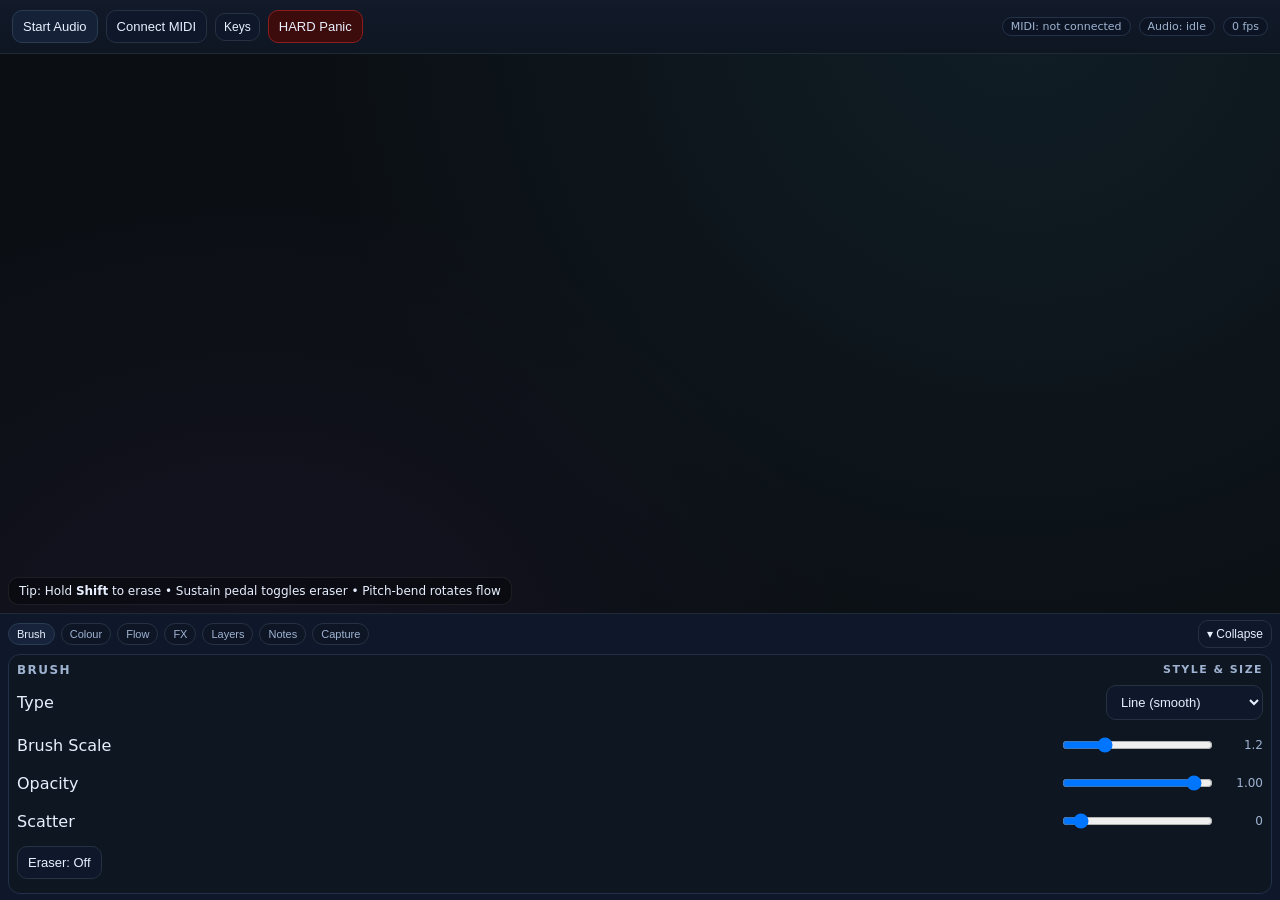
==== music-painter/index.html @ 8e261a73 "Yewwww" ====
<!doctype html>
<html lang="en">
<head>
  <meta charset="utf-8" />
  <meta name="viewport" content="width=device-width, initial-scale=1" />
  <title>Music-Painter — MIDI + Keyboard</title>
  <link rel="stylesheet" href="css/app.css" />
</head>
<body>
  <div class="app">
    <!-- Top control bar -->
    <div class="topbar">
      <button id="btnStartAudio" class="primary" title="Required by browsers to start sound">Start Audio</button>
      <button id="btnConnectMIDI" title="Connect your MIDI keyboard">Connect MIDI</button>
      <button id="btnKeys" class="tiny" title="Show computer keyboard mapping">Keys</button>
      <button id="btnPanic" class="danger" title="Silence everything and reset audio">HARD Panic</button>
      <span class="spacer"></span>
      <span class="pill" id="midiStatus">MIDI: not connected</span>
      <span class="pill" id="audioStatus">Audio: idle</span>
      <span class="pill" id="fps">0 fps</span>
      <span class="pill" id="recBadge" style="display:none;background:#3c0b0b;border-color:#8a1e1e;color:#ffbdbd;">REC ●</span>
      <div id="keysPop" class="popover"></div>
    </div>

    <!-- Stage -->
    <div id="stageWrap">
      <canvas id="fxCanvas"></canvas>
      <footer class="tip">Tip: Hold <b>Shift</b> to erase • Sustain pedal toggles eraser • Pitch-bend rotates flow</footer>
    </div>

    <!-- Bottom dock (controls) -->
    <div class="dock" id="dock">
      <div class="tabs" id="tabs"></div>
      <div class="sections">
        <!-- Brush -->
        <div class="section" id="secBrush">
          <h2>Brush <span class="hint">Style & size</span></h2>
          <div class="row split"><label class="muted">Type</label>
            <select id="brushType">
              <option value="line" selected>Line (smooth)</option>
              <option value="particles">Particles (spray)</option>
              <option value="blocks">Blocks (square trail)</option>
              <option value="glow">Glow Ink (additive)</option>
            </select>
          </div>
          <div class="rangeRow">
            <label class="muted">Brush Scale</label>
            <input type="range" id="brushScale" min="0.2" max="5" step="0.1" value="1.2">
            <output class="value" id="brushScaleVal">1.2</output>
          </div>
          <div class="rangeRow">
            <label class="muted">Opacity</label>
            <input type="range" id="opacity" min="0.05" max="1" step="0.05" value="1">
            <output class="value" id="opacityVal">1.00</output>
          </div>
          <div class="rangeRow">
            <label class="muted">Scatter</label>
            <input type="range" id="scatter" min="0" max="60" step="1" value="0">
            <output class="value" id="scatterVal">0</output>
          </div>
          <div class="row">
            <button id="btnEraser">Eraser: Off</button>
          </div>
        </div>

        <!-- Colour -->
        <div class="section" id="secColour">
          <h2>Colour <span class="hint">Pick or auto-map</span></h2>
          <div class="row split">
            <label class="muted">Mode</label>
            <select id="colorMode">
              <option value="auto" selected>Auto (Pitch→Hue)</option>
              <option value="fixed">Fixed Colour</option>
              <option value="offset">Auto + Hue Offset</option>
              <option value="vel">Velocity → Hue Shift</option>
            </select>
          </div>
          <div class="row split">
            <label class="muted">Pick</label>
            <input id="colorPick" type="color" value="#7c3aed">
          </div>
          <div class="rangeRow">
            <label class="muted">Hue Offset</label>
            <input id="hueOffset" type="range" min="-180" max="180" step="1" value="0">
            <output class="value" id="hueOffsetVal">0</output>
          </div>
          <div class="rangeRow">
            <label class="muted">Saturation</label>
            <input id="sat" type="range" min="0" max="100" step="1" value="85">
            <output class="value" id="satVal">85</output>
          </div>
          <div class="rangeRow">
            <label class="muted">Lightness</label>
            <input id="light" type="range" min="0" max="100" step="1" value="60">
            <output class="value" id="lightVal">60</output>
          </div>
          <div class="row split">
            <label class="muted">Palette Preset</label>
            <select id="palette">
              <option value="none" selected>—</option>
              <option value="ocean">Ocean</option>
              <option value="sunset">Sunset</option>
              <option value="neon">Neon</option>
              <option value="mono">Monochrome</option>
            </select>
          </div>
        </div>

        <!-- Flow -->
        <div class="section" id="secFlow">
          <h2>Flow <span class="hint">How notes steer</span></h2>
          <div id="flowPop" class="popover small" style="display:none"></div>
          <div class="row"><button id="btnFlowHelp" class="tiny">Flow help</button></div>
          <div class="row split">
            <label class="muted">Mode</label>
            <select id="flowMode">
              <option value="balanced" selected>Balanced</option>
              <option value="harmonic">Harmonic</option>
              <option value="melodic">Melodic Memory</option>
            </select>
          </div>
          <div class="rangeRow">
            <label class="muted" title="Higher = smoother long arcs">Smoothness</label>
            <input id="flowSmooth" type="range" min="0" max="1" step="0.05" value="0.6">
            <output class="value" id="flowSmoothVal">0.60</output>
          </div>
          <div class="rangeRow">
            <label class="muted" title="Higher = less jitter for consonant chords">Consonance Bias</label>
            <input id="consBias" type="range" min="0" max="1" step="0.05" value="0.6">
            <output class="value" id="consBiasVal">0.60</output>
          </div>
          <div class="row"><button id="btnResetMem" class="tiny">Reset Melodic Memory</button></div>
        </div>

        <!-- FX -->
        <div class="section" id="secFX">
          <h2>FX <span class="hint">Fun extras</span></h2>
          <div class="rangeRow">
            <label class="muted">Symmetry</label>
            <input id="symmetry" type="range" min="1" max="8" step="1" value="1">
            <output class="value" id="symmetryVal">1</output>
          </div>
          <div class="rangeRow">
            <label class="muted">Center Gravity</label>
            <input id="gravity" type="range" min="0" max="1" step="0.01" value="0">
            <output class="value" id="gravityVal">0.00</output>
          </div>
          <div class="rangeRow">
            <label class="muted">Idle Fade</label>
            <input id="silenceFade" type="range" min="0" max="0.05" step="0.002" value="0">
            <output class="value" id="silenceFadeVal">0.000</output>
          </div>
        </div>

        <!-- Layers -->
        <div class="section" id="secLayers">
          <h2>Canvas & Layers <span class="hint">Manage paint surfaces</span></h2>
          <div class="row">
            <button id="btnAddLayer" class="good">+ Layer</button>
            <button id="btnDeleteLayer" class="danger">− Layer</button>
            <button id="btnClearLayer" class="warn">Clear</button>
            <button id="btnSavePNG">Save PNG</button>
          </div>
          <div class="row split"><label class="muted">Active Layer</label><select id="layerSelect"></select></div>
          <div class="rangeRow">
            <label class="muted">Layer Opacity</label>
            <input id="layerOpacity" type="range" min="0.05" max="1" step="0.05" value="1">
            <output class="value" id="layerOpacityVal">1.00</output>
          </div>
          <div class="row split">
            <label class="muted">Blend</label>
            <select id="blend">
              <option value="source-over" selected>Normal</option>
              <option value="lighter">Lighter</option>
              <option value="screen">Screen</option>
              <option value="multiply">Multiply</option>
              <option value="overlay">Overlay</option>
              <option value="color-dodge">Color Dodge</option>
            </select>
          </div>
          <div class="rangeRow">
            <label class="muted">Trail Fade</label>
            <input id="trail" type="range" min="0" max="0.2" step="0.005" value="0">
            <output class="value" id="trailVal">0.00</output>
          </div>
        </div>

        <!-- Notes -->
        <div class="section" id="secNotes">
          <h2>Notes <span class="hint">Active MIDI</span></h2>
          <div class="list" id="noteList"></div>
          <p class="muted" style="margin-top:8px">Pitch→hue (or fixed), velocity→thickness, aftertouch→thickness; CC74→scatter; mod-wheel→opacity.</p>
        </div>

        <!-- Capture -->
        <div class="section" id="secCapture">
          <h2>Capture <span class="hint">Record video</span></h2>
          <div class="row">
            <button id="btnRecord" class="primary">Record</button>
            <button id="btnStopRec" class="warn">Stop</button>
            <button id="btnScreenshot">Screenshot PNG</button>
          </div>
        </div>
      </div>
    </div>
  </div>

  <!-- Scripts (load order matters) -->
  <script src="js/core.js"></script>
  <script src="js/audio.js"></script>
  <script src="js/engine.js"></script>
  <script src="js/draw.js"></script>
  <script src="js/midi.js"></script>
  <script src="js/ui.js"></script>
  <script src="js/capture.js"></script>
  <script src="js/main.js"></script>
</body>
</html>
---- music-painter/css/app.css ----
:root{
  --bg:#0b0f14; --panel:#0f172a; --panelEdge:#1f2a37; --text:#e8f0ff; --muted:#9fb3d1;
  --accent:#4cc9f0; --good:#22c55e; --warn:#f59e0b; --danger:#ef4444;
}
*{box-sizing:border-box}
html,body{height:100%;margin:0;background:var(--bg);color:var(--text);
  font-family:ui-sans-serif,system-ui,-apple-system,Segoe UI,Roboto,Helvetica,Arial}
.app{display:grid;grid-template-rows:auto 1fr auto;height:100%}

.topbar{position:relative;display:flex;align-items:center;gap:8px;padding:10px 12px;
  background:linear-gradient(180deg,#121a2b,#0e1622);border-bottom:1px solid var(--panelEdge)}
.topbar .spacer{flex:1}
.pill{font-size:11px;padding:2px 8px;border-radius:999px;background:#0c1423;border:1px solid #243349;color:var(--muted)}

#stageWrap{position:relative;overflow:hidden;
  background:radial-gradient(1200px 1200px at 80% -10%, rgba(76,201,240,.08), transparent 60%),
             radial-gradient(1000px 800px at 20% 110%, rgba(168,85,247,.06), transparent 60%)}
.layerCanvas{position:absolute;inset:0;display:block;width:100%;height:100%}
#fxCanvas{position:absolute;inset:0;display:block;width:100%;height:100%;pointer-events:none;z-index:10}
footer.tip{position:absolute;bottom:8px;left:8px;background:rgba(0,0,0,.35);border:1px solid rgba(255,255,255,.08);
  padding:6px 10px;border-radius:10px;font-size:12px;pointer-events:none}

.dock{background:var(--panel);border-top:1px solid var(--panelEdge);padding:6px 8px}
.tabs{display:flex;align-items:center;gap:6px;margin-bottom:6px;flex-wrap:wrap}
.tabs .spacer{flex:1}
.tab{padding:4px 8px;border-radius:999px;border:1px solid #263142;background:#0e1626;color:var(--muted);cursor:pointer;font-size:11px}
.tab.active{background:#17233a;color:var(--text);border-color:#2a3b52}
.section{display:none;background:#0e1622;border:1px solid #223049;border-radius:12px;padding:8px;min-width:260px;position:relative}
.section.active{display:block}
.section h2{font-size:12px;font-weight:800;margin:0 0 8px;color:var(--muted);text-transform:uppercase;letter-spacing:.12em;display:flex;justify-content:space-between}
.section h2 .hint{font-weight:600;color:#9fb3d1;font-size:11px}
.row{display:flex;gap:8px;align-items:center;flex-wrap:wrap;margin:6px 0}
.rangeRow{display:grid;grid-template-columns:1fr auto 40px;gap:8px;align-items:center}
.split{display:grid;grid-template-columns:1fr auto;align-items:center;gap:8px}
button,select,input[type="range"],input[type="number"],input[type="color"]{
  background:#0f172a;color:var(--text);border:1px solid #263142;border-radius:10px;padding:8px 10px;font-size:13px}
button{cursor:pointer}
button.primary{background:#142136;border-color:#2a3b52}
button.good{border-color:#1e8a46;background:#09361c}
button.warn{border-color:#8a6a1e;background:#3c2c09}
button.danger{border-color:#8a1e1e;background:#3c0b0b}
button.tiny{padding:6px 8px;font-size:12px}
.value{font-size:12px;color:var(--muted);width:40px;text-align:right}

/* popovers */
.popover{position:absolute;top:100%;left:12px;margin-top:6px;background:#0e1626;border:1px solid #263142;border-radius:8px;
  padding:8px 10px;font-size:12px;color:var(--muted);z-index:9999;box-shadow:0 10px 30px rgba(0,0,0,.35);max-width:520px;display:none}
.popover.small{max-width:360px}
.popover .kbd{font-family:ui-monospace,SFMono-Regular,Menlo,monospace;background:#0c1423;padding:2px 6px;border-radius:6px;border:1px solid #243349;color:var(--text)}

.keys-grid{display:inline-block;padding:6px}
.kb-row{display:flex;gap:6px;margin:4px 0}
.keycap{min-width:28px;padding:6px 8px;border-radius:6px;background:#0c1423;border:1px solid #243349;text-align:center;line-height:1}
.keycap .label{font-weight:700;font-size:12px;color:var(--text)}
.keycap .note{display:block;font-size:11px;color:#9fb3d1;margin-top:2px}
.keycap.mapped{background:#17233a;border-color:#2a3b52}

/* collapsed dock */
.dock.collapsed .sections{display:none}
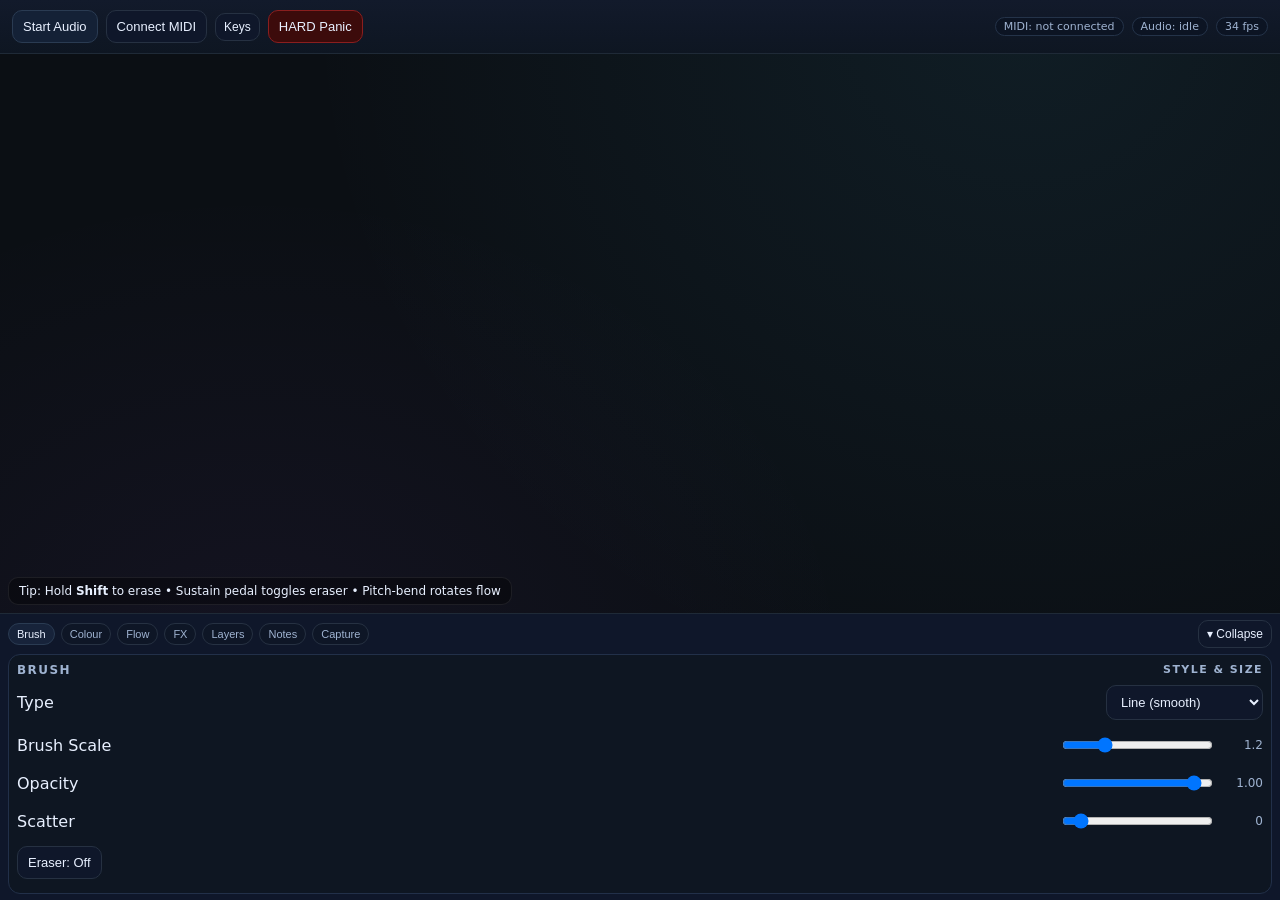
==== commit 192787d7: "Yewwww" ====
--- a/music-painter/index.html
+++ b/music-painter/index.html
@@ -212,6 +212,7 @@
   <script src="js/draw.js"></script>
   <script src="js/midi.js"></script>
   <script src="js/ui.js"></script>
+  <script src="js/mobile.js"></script>
   <script src="js/capture.js"></script>
   <script src="js/main.js"></script>
 </body>
--- a/music-painter/css/app.css
+++ b/music-painter/css/app.css
@@ -3,24 +3,72 @@
   --accent:#4cc9f0; --good:#22c55e; --warn:#f59e0b; --danger:#ef4444;
 }
 *{box-sizing:border-box}
-html,body{height:100%;margin:0;background:var(--bg);color:var(--text);
-  font-family:ui-sans-serif,system-ui,-apple-system,Segoe UI,Roboto,Helvetica,Arial}
-.app{display:grid;grid-template-rows:auto 1fr auto;height:100%}
 
-.topbar{position:relative;display:flex;align-items:center;gap:8px;padding:10px 12px;
-  background:linear-gradient(180deg,#121a2b,#0e1622);border-bottom:1px solid var(--panelEdge)}
+/* robust mobile hook from JS */
+html.mobile #btnConnectMIDI{ display:none !important; }
+
+/* the middle row must be allowed to shrink, and we’ll pad its bottom by the dock height */
+#stageWrap{ min-height:0; padding-bottom:var(--dockh, 0px); }
+.dock{ position:sticky; bottom:0; z-index:20; }
+html.mobile .dock{ position:fixed; left:0; right:0; bottom:0; z-index:50;
+  padding-bottom:calc(env(safe-area-inset-bottom, 0px) + 6px); }
+html.mobile #btnConnectMIDI{ display:none !important; }
+
+
+/* optional: make the sections scroll if the dock is short on a small screen */
+@media (max-width: 900px){
+  .sections{ max-height:38vh; overflow:auto; -webkit-overflow-scrolling:touch; }
+  .section{ min-width:0; }
+}
+
+
+/* viewport sizing (mobile-safe) */
+html,body{
+  margin:0;
+  height:100%;
+  min-height:100svh;        /* safe viewport height for iOS/Android */
+  background:var(--bg);
+  color:var(--text);
+  font-family:ui-sans-serif,system-ui,-apple-system,Segoe UI,Roboto,Helvetica,Arial;
+}
+.app{
+  display:grid;
+  grid-template-rows:auto 1fr auto;
+  min-height:100svh;
+}
+
+/* top bar */
+.topbar{
+  position:relative;display:flex;align-items:center;gap:8px;padding:10px 12px;
+  background:linear-gradient(180deg,#121a2b,#0e1622);border-bottom:1px solid var(--panelEdge)
+}
 .topbar .spacer{flex:1}
 .pill{font-size:11px;padding:2px 8px;border-radius:999px;background:#0c1423;border:1px solid #243349;color:var(--muted)}
 
-#stageWrap{position:relative;overflow:hidden;
-  background:radial-gradient(1200px 1200px at 80% -10%, rgba(76,201,240,.08), transparent 60%),
-             radial-gradient(1000px 800px at 20% 110%, rgba(168,85,247,.06), transparent 60%)}
+/* stage */
+#stageWrap{
+  position:relative;
+  overflow:hidden;
+  /* IMPORTANT: allow the 1fr row to shrink on mobile so the dock is visible */
+  min-height:0;
+  background:
+    radial-gradient(1200px 1200px at 80% -10%, rgba(76,201,240,.08), transparent 60%),
+    radial-gradient(1000px 800px at 20% 110%, rgba(168,85,247,.06), transparent 60%);
+}
 .layerCanvas{position:absolute;inset:0;display:block;width:100%;height:100%}
 #fxCanvas{position:absolute;inset:0;display:block;width:100%;height:100%;pointer-events:none;z-index:10}
-footer.tip{position:absolute;bottom:8px;left:8px;background:rgba(0,0,0,.35);border:1px solid rgba(255,255,255,.08);
-  padding:6px 10px;border-radius:10px;font-size:12px;pointer-events:none}
+footer.tip{
+  position:absolute;bottom:8px;left:8px;background:rgba(0,0,0,.35);border:1px solid rgba(255,255,255,.08);
+  padding:6px 10px;border-radius:10px;font-size:12px;pointer-events:none
+}
 
-.dock{background:var(--panel);border-top:1px solid var(--panelEdge);padding:6px 8px}
+/* bottom dock */
+.dock{
+  background:var(--panel);border-top:1px solid var(--panelEdge);padding:6px 8px;
+  position:sticky; bottom:0; z-index:20;
+  /* keep above phone home indicator */
+  padding-bottom:calc(env(safe-area-inset-bottom, 0px) + 6px);
+}
 .tabs{display:flex;align-items:center;gap:6px;margin-bottom:6px;flex-wrap:wrap}
 .tabs .spacer{flex:1}
 .tab{padding:4px 8px;border-radius:999px;border:1px solid #263142;background:#0e1626;color:var(--muted);cursor:pointer;font-size:11px}
@@ -57,3 +105,10 @@
 
 /* collapsed dock */
 .dock.collapsed .sections{display:none}
+
+/* mobile tweaks */
+@media (hover:none) and (pointer:coarse){
+  #btnConnectMIDI{ display:none !important; }    /* hide on mobile */
+  .section{ min-width:0; }                       /* allow narrow screens */
+  .sections{ max-height:38vh; overflow:auto; -webkit-overflow-scrolling:touch; }
+}
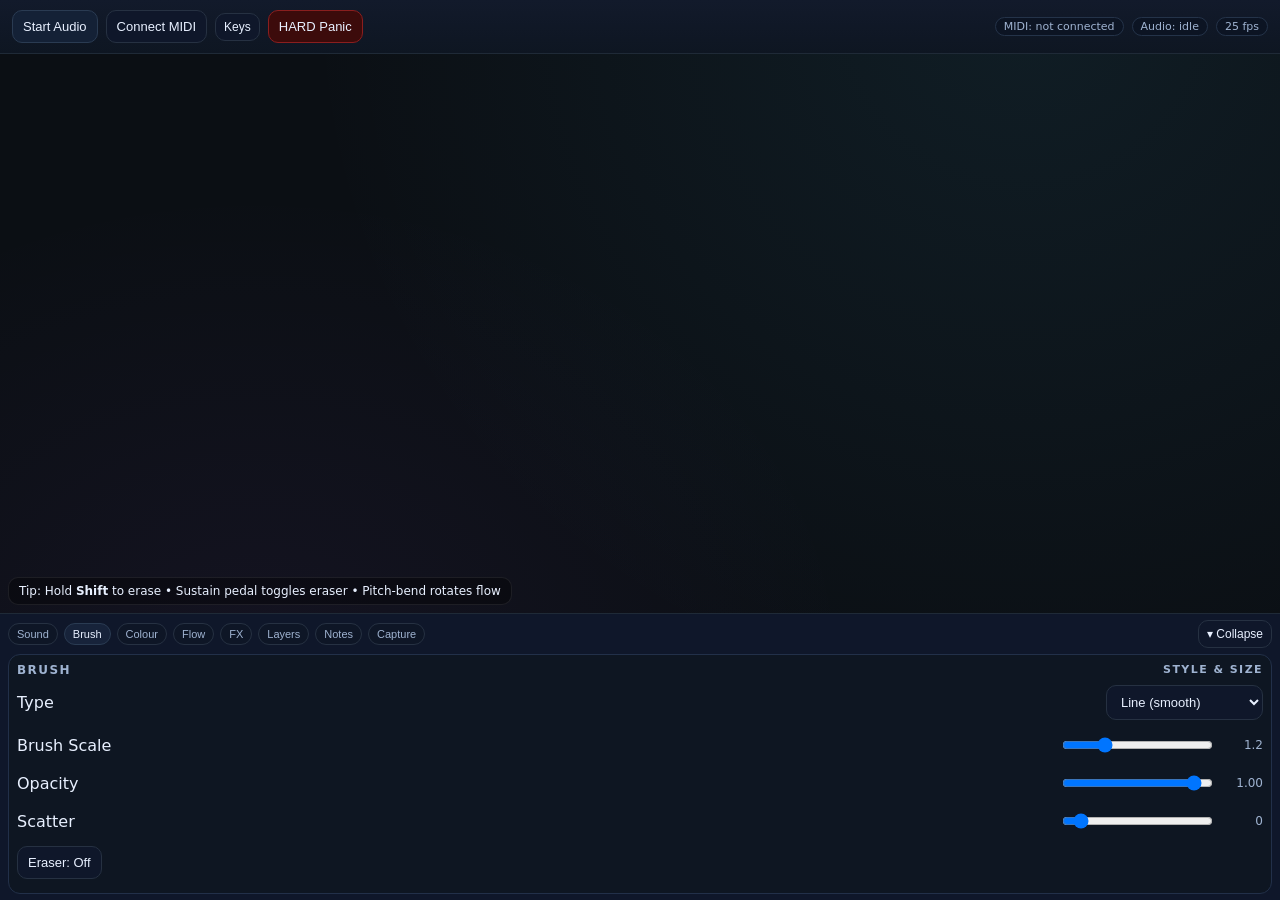
==== commit d6d2582f: "Yewwww" ====
--- a/music-painter/index.html
+++ b/music-painter/index.html
@@ -211,6 +211,7 @@
   <script src="js/engine.js"></script>
   <script src="js/draw.js"></script>
   <script src="js/midi.js"></script>
+  <script src="js/mic.js"></script>
   <script src="js/ui.js"></script>
   <script src="js/mobile.js"></script>
   <script src="js/capture.js"></script>
--- a/music-painter/css/app.css
+++ b/music-painter/css/app.css
@@ -20,6 +20,39 @@
   .sections{ max-height:38vh; overflow:auto; -webkit-overflow-scrolling:touch; }
   .section{ min-width:0; }
 }
+
+/* Hide the full desktop dock on mobile */
+html.mobile .dock{ display:none !important; }
+
+/* Mobile control panel (inside the mobile pad) */
+.mp-ctrls{ padding:8px; background:#0e1622; border-bottom:1px solid #223049; }
+.mp-ctrls.hidden{ display:none; }
+.mp-ctrls__tabs{ display:flex; gap:6px; flex-wrap:wrap; margin-bottom:6px; }
+.mp-ctrls__tab{
+  padding:4px 8px; border:1px solid #263142; border-radius:999px;
+  background:#0f172a; color:#9fb3d1; font-size:12px;
+}
+.mp-ctrls__tab.active{ background:#17233a; color:#e8f0ff; border-color:#2a3b52; }
+.mp-ctrls__section{ display:none; }
+.mp-ctrls__section.active{ display:block; }
+
+/* Pads row (shares button style with existing mobile pad buttons) */
+.mp-padsRow{ display:grid; grid-template-columns:repeat(8,1fr); gap:8px; padding:8px; }
+
+/* Keep the floating Pad toggle above anything */
+.mp-pad__toggle{ z-index:10050; }
+
+/* Hide the full desktop dock on mobile (mobile uses its own compact panel) */
+html.mobile .dock{ display:none !important; }
+
+/* Mobile: stage always fits the visible area that remains above the pad */
+html.mobile #stageWrap{
+  height: calc(100svh - var(--topH, 0px) - var(--padH, 0px));
+  min-height: 0; /* allow shrinking */
+}
+
+/* Keep the floating mobile “Pad” toggle above everything */
+.mp-pad__toggle{ z-index:10050; }
 
 
 /* viewport sizing (mobile-safe) */
@@ -112,3 +145,36 @@
   .section{ min-width:0; }                       /* allow narrow screens */
   .sections{ max-height:38vh; overflow:auto; -webkit-overflow-scrolling:touch; }
 }
+html.mobile .popover{ position:fixed; z-index:10070; }
+
+/* Ensure popovers sit above the mobile pad */
+html.mobile .popover{ position:fixed; z-index:10070; }
+
+/* Mobile portrait: canvas height accounts for top bar + pad height */
+html.mobile #stageWrap{
+  height: calc(100svh - var(--topH, 0px) - var(--padH, 0px));
+  width: 100%;
+  min-height: 0;
+}
+
+/* Mobile landscape: canvas on the left, pad as a right-side rail */
+@media (orientation: landscape){
+  html.mobile #stageWrap{
+    position: fixed;
+    top: var(--topH, 0px);
+    left: 0;
+    height: calc(100svh - var(--topH, 0px));
+    width: calc(100svw - var(--padW, 0px));
+  }
+  /* Side-docked pad */
+  .mp-pad.land{
+    top: var(--topH, 0px);
+    bottom: 0;
+    right: 0;
+    left: auto;
+    width: min(44svw, 520px);
+    height: auto;
+    transform: translateX(100%); /* hidden by default */
+  }
+  .mp-pad.land.show{ transform: translateX(0); }
+}
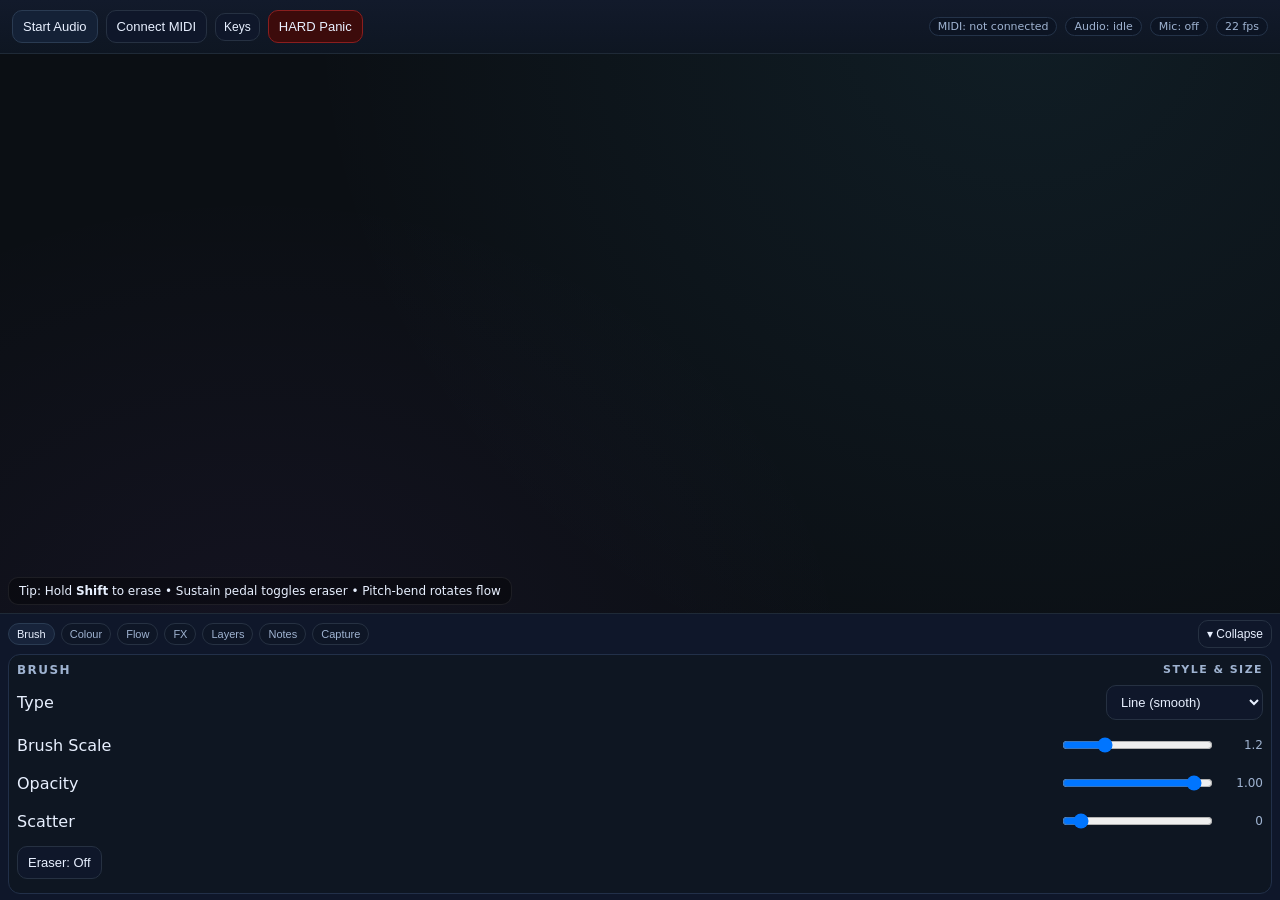
==== commit 56308a2f: "Yewwww" ====
--- a/music-painter/index.html
+++ b/music-painter/index.html
@@ -2,7 +2,7 @@
 <html lang="en">
 <head>
   <meta charset="utf-8" />
-  <meta name="viewport" content="width=device-width, initial-scale=1" />
+  <meta name="viewport" content="width=device-width, initial-scale=1, maximum-scale=1, user-scalable=no" />
   <title>Music-Painter — MIDI + Keyboard</title>
   <link rel="stylesheet" href="css/app.css" />
 </head>
@@ -17,6 +17,7 @@
       <span class="spacer"></span>
       <span class="pill" id="midiStatus">MIDI: not connected</span>
       <span class="pill" id="audioStatus">Audio: idle</span>
+      <span class="pill off" id="micStatus">Mic: off</span>
       <span class="pill" id="fps">0 fps</span>
       <span class="pill" id="recBadge" style="display:none;background:#3c0b0b;border-color:#8a1e1e;color:#ffbdbd;">REC ●</span>
       <div id="keysPop" class="popover"></div>
--- a/music-painter/css/app.css
+++ b/music-painter/css/app.css
@@ -178,3 +178,8 @@
   }
   .mp-pad.land.show{ transform: translateX(0); }
 }
+
+/* Mic pill colours + tap-zoom prevention */
+.pill.on  { background:#09361c; border-color:#1e8a46; color:#b6ffcc; }
+.pill.off { background:#0c1423; border-color:#243349; color:var(--muted); }
+button, .mp-pad__btn, .tab { touch-action: manipulation; }
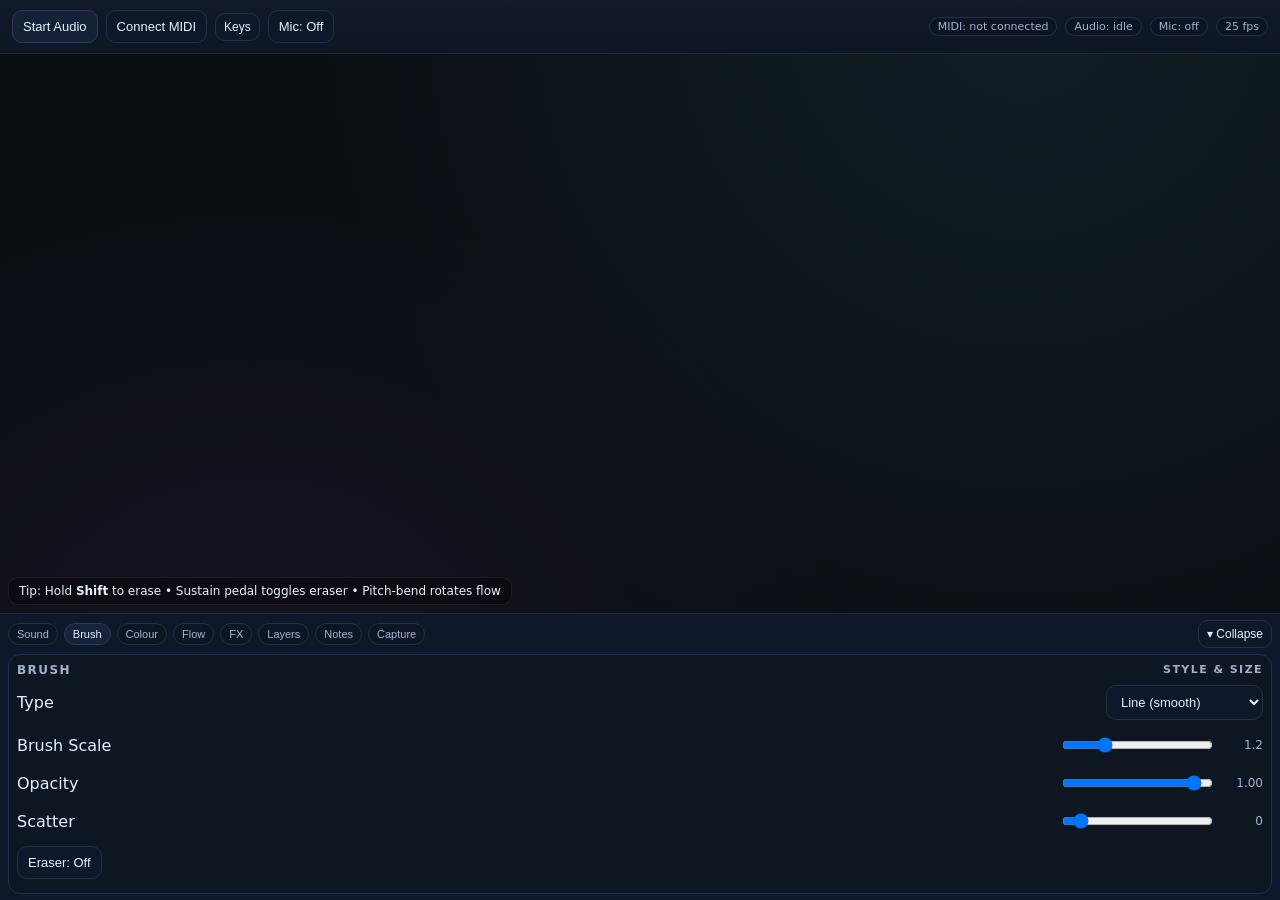
==== commit b72bfdba: "Yewwww" ====
--- a/music-painter/index.html
+++ b/music-painter/index.html
@@ -13,7 +13,8 @@
       <button id="btnStartAudio" class="primary" title="Required by browsers to start sound">Start Audio</button>
       <button id="btnConnectMIDI" title="Connect your MIDI keyboard">Connect MIDI</button>
       <button id="btnKeys" class="tiny" title="Show computer keyboard mapping">Keys</button>
-      <button id="btnPanic" class="danger" title="Silence everything and reset audio">HARD Panic</button>
+      <!-- Replaced HARD PANIC with a Mic toggle button -->
+      <button id="btnMicTop" title="Toggle the microphone (voice → paint)">Mic: Off</button>
       <span class="spacer"></span>
       <span class="pill" id="midiStatus">MIDI: not connected</span>
       <span class="pill" id="audioStatus">Audio: idle</span>
--- a/music-painter/css/app.css
+++ b/music-painter/css/app.css
@@ -141,8 +141,8 @@
 
 /* mobile tweaks */
 @media (hover:none) and (pointer:coarse){
-  #btnConnectMIDI{ display:none !important; }    /* hide on mobile */
-  .section{ min-width:0; }                       /* allow narrow screens */
+  #btnConnectMIDI{ display:none !important; }
+  .section{ min-width:0; }
   .sections{ max-height:38vh; overflow:auto; -webkit-overflow-scrolling:touch; }
 }
 html.mobile .popover{ position:fixed; z-index:10070; }
@@ -166,7 +166,6 @@
     height: calc(100svh - var(--topH, 0px));
     width: calc(100svw - var(--padW, 0px));
   }
-  /* Side-docked pad */
   .mp-pad.land{
     top: var(--topH, 0px);
     bottom: 0;
@@ -174,7 +173,7 @@
     left: auto;
     width: min(44svw, 520px);
     height: auto;
-    transform: translateX(100%); /* hidden by default */
+    transform: translateX(100%);
   }
   .mp-pad.land.show{ transform: translateX(0); }
 }
@@ -182,4 +181,5 @@
 /* Mic pill colours + tap-zoom prevention */
 .pill.on  { background:#09361c; border-color:#1e8a46; color:#b6ffcc; }
 .pill.off { background:#0c1423; border-color:#243349; color:var(--muted); }
-button, .mp-pad__btn, .tab { touch-action: manipulation; }
+/* Include the floating Pad toggle in the no-double-tap rule */
+button, .mp-pad__btn, .mp-pad__toggle, .tab { touch-action: manipulation; }
